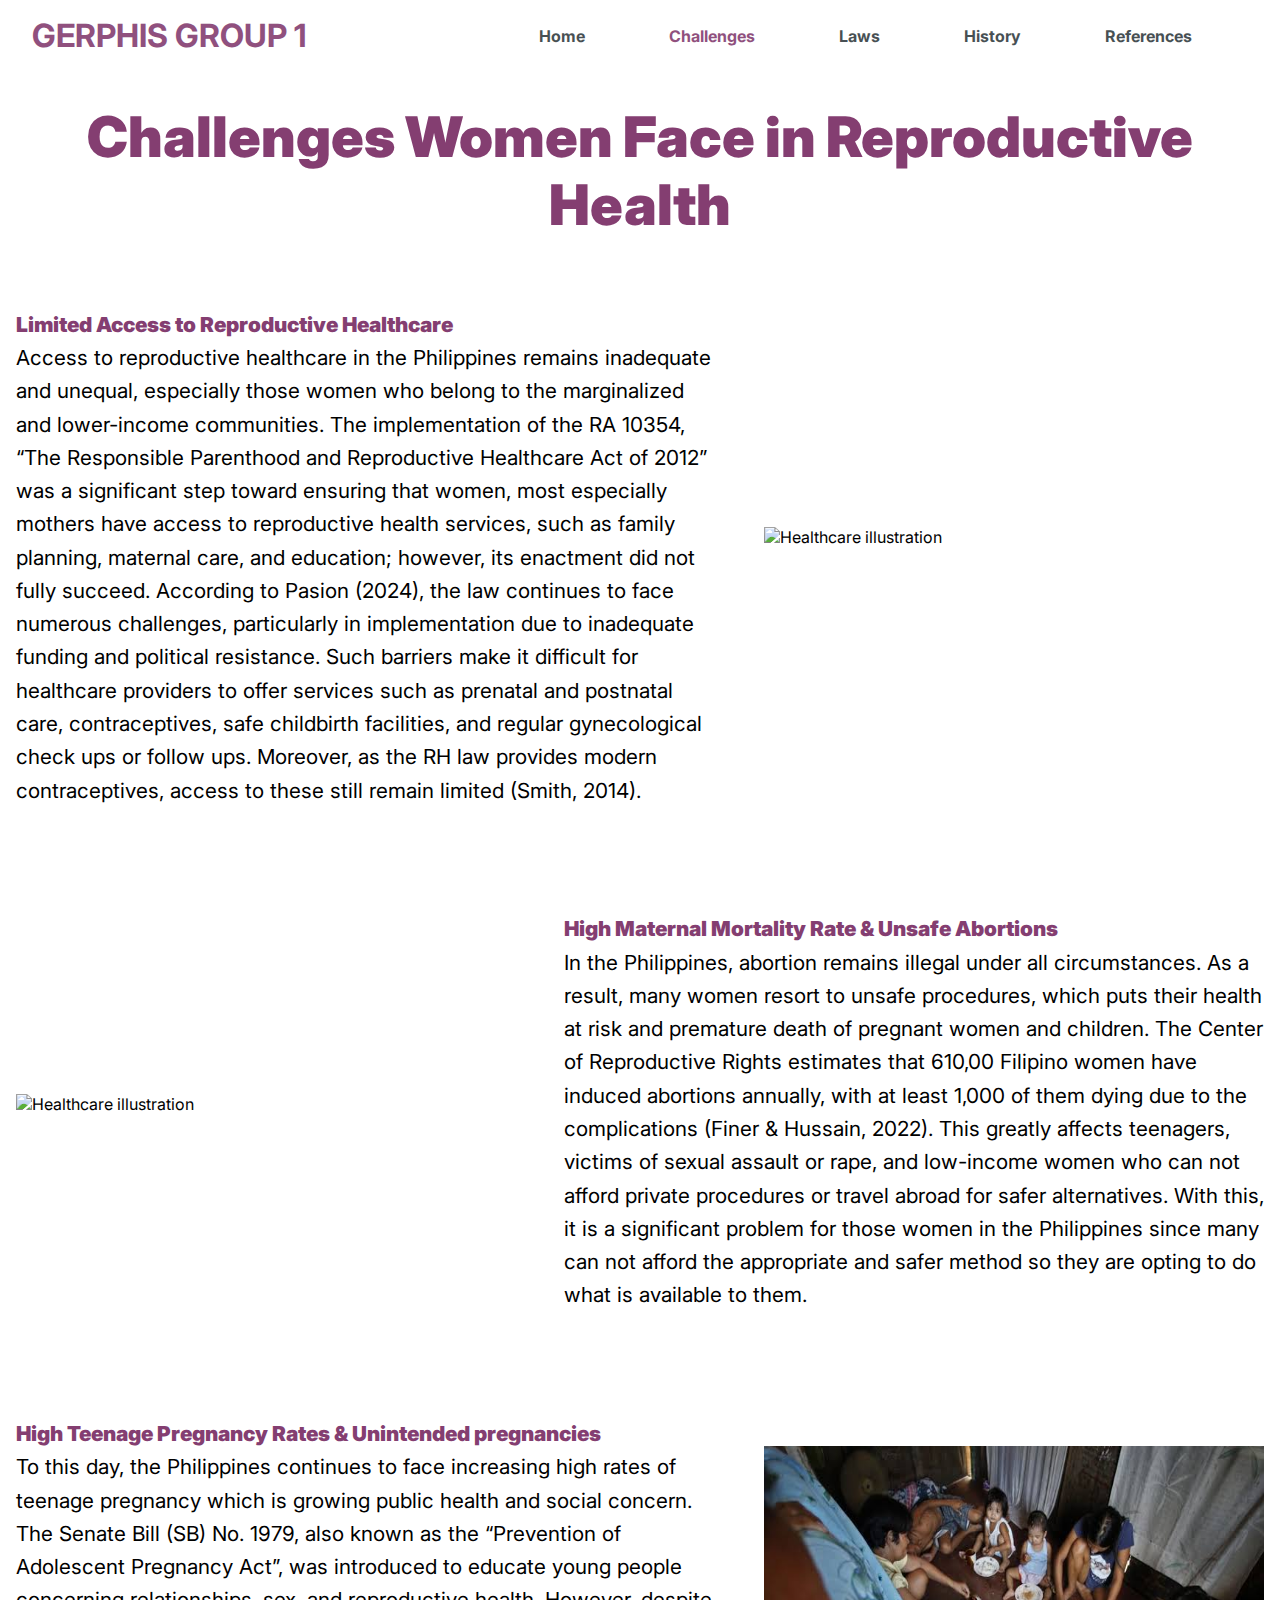
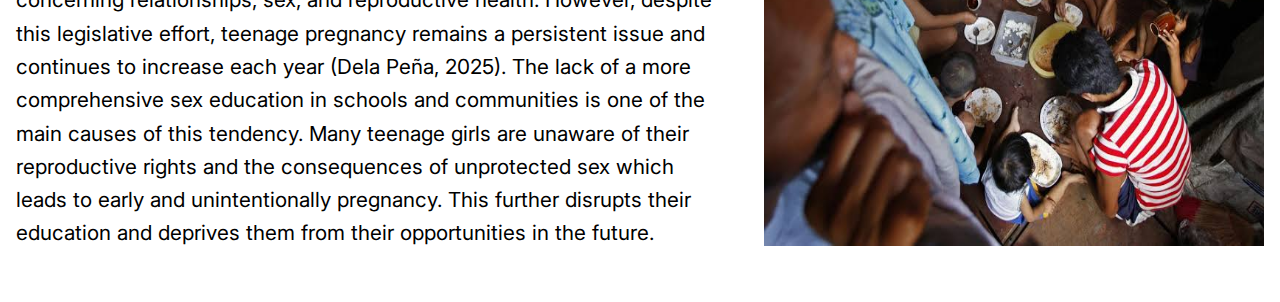
==== challenges.html @ 74ccd74a "initial commit" ====
<!DOCTYPE html>
<html lang="en">
<head>
  <meta charset="UTF-8" />
  <meta name="viewport" content="width=device-width, initial-scale=1.0" />
  <meta http-equiv="X-UA-Compatible" content="IE=edge" />
  <title>GERPHIS</title>
  <link rel="stylesheet" href="challenges.css" />
  <link rel="icon" href="images/logo.jpg" type="image/x-icon" />
</head>
<body>

  <header>
    <nav class="navbar">
        <div class="nav-left">
          <h1>GERPHIS GROUP 1</h1>
        </div>
        <div class="nav-right">
          <a href="index.html" id="home">Home</a>
          <a href="challenges.html" id="challenges">Challenges</a>
          <a href="laws.html" id="laws">Laws</a>
          <a href="history.html" id="history">History</a>
          <a href="references.html" id="references">References</a>
        </div>
      </nav>
  </header>

  <main>
    <section class="main-title">
        <h1>Challenges Women Face in Reproductive Health</h1>
    </section>
    
      <!-- First Content Block -->
      <section class="content-block">
        <div class="text">
          <p>
            <span class="mini-title">Limited Access to Reproductive Healthcare</span><br>
            Access to reproductive healthcare in the Philippines remains inadequate and unequal, especially those women who belong to the marginalized and lower-income communities. 
            The implementation of the RA 10354, “The Responsible Parenthood and Reproductive Healthcare Act of 2012” was a significant step toward ensuring that women, most especially mothers have access to reproductive health services, such as family planning, maternal care, and education; however, its enactment did not fully succeed. According to Pasion (2024), the law continues to face numerous challenges, particularly in implementation due to inadequate funding and political resistance. 
            Such barriers make it difficult for healthcare providers to offer services such as prenatal and postnatal care, contraceptives, safe childbirth facilities, and regular gynecological check ups or follow ups. 
            Moreover, as the RH law provides modern contraceptives, access to these still remain limited (Smith, 2014). 
          </p>
        </div>
        <div class="image-placeholder" style="
    margin-top: 50px;">
            <img src="images/img3.jpg" alt="Healthcare illustration" />
        </div>
      </section>
    
      <!-- Second Content Block (Reversed) -->
      <section class="content-block">
        <div class="image-placeholder">
            <img src="images/img4.png" alt="Healthcare illustration" style="
    margin-top: 25px;" />
        </div>
        <div class="text">
          <p>
            <span class="mini-title">High Maternal Mortality Rate & Unsafe Abortions</span><br>
            In the Philippines, abortion remains illegal under all circumstances. As a result, many women resort to unsafe procedures, which puts their health at risk and premature death of pregnant women and children. The Center of Reproductive Rights estimates that 610,00 Filipino women have induced abortions annually, with at least 1,000 of them dying due to the complications (Finer & Hussain, 2022). This greatly affects teenagers, victims of sexual assault or rape, and low-income women who can not afford private procedures or travel abroad for safer alternatives. With this, it is a significant problem for those women in the Philippines since many can not afford the appropriate and safer method so they are opting to do what is available to them. 
          </p>
        </div>
      </section>

      <section class="content-block">
        <div class="text">
          <p>
            <span class="mini-title">High Teenage Pregnancy Rates & Unintended pregnancies</span><br>
            To this day, the Philippines continues to face increasing high rates of teenage pregnancy which is growing public health and social concern. The Senate Bill (SB) No. 1979, also known as the “Prevention of Adolescent Pregnancy Act”, was introduced to educate young people concerning relationships, sex, and reproductive health. However, despite this legislative effort, teenage pregnancy remains a persistent issue and continues to increase each year (Dela Peña, 2025). The lack of a more comprehensive sex education in schools and communities is one of the main causes of this tendency. Many teenage girls are unaware of their reproductive rights and the consequences of unprotected sex which leads to early and unintentionally pregnancy. This further disrupts their education and deprives them from their opportunities in the future.  

          </p>
        </div>
        <div class="image-placeholder" style="
    margin-top: 50px;">
            <img src="images/img5.JPG" alt="Healthcare illustration" />
        </div>
      </section>

  </main>

  <footer>
  </footer>

  
  <!--<script src="index.js"></script>-->
</body>
</html>
---- challenges.css ----
/* Phase 1 */
@import url('https://fonts.googleapis.com/css2?family=Inter:wght@100;400;600&display=swap');

body {
    margin: 0;
    font-family: 'Inter', sans-serif;
}
  
  header {
    position: sticky;
    top: 0;
    background-color: white;
    color: #843E71;
    
    opacity: calc(.9);
  }
  
  .navbar {
    display: flex;
    justify-content: space-between;
    align-items: center;
    padding: 1rem 2rem;
  }
  
  .nav-left h1 {
    margin: 0;
  }
 .nav-right{
    margin-right: 3.5rem;
 }
  .nav-right a {
    color: #343D42;
    text-decoration: none;
    margin-left: 5rem;
    font-weight: 700;
  }
  #challenges{
    color: #843E71;
  }
  .nav-right a:hover {
    text-decoration: underline;
  }




 /*  PHASE 2 */

 .main-title {
    text-align: center;
    padding: 2rem 1rem 1rem;
  }
  
  .main-title h1 {
    font-size: 3.5rem;
    color: #843E71; 
    margin: 0;
    font-weight: 900;
  }
  
  .content-block {
    display: flex;
    justify-content: center;
    align-items: flex-start;
    padding: 2rem 1rem;
    gap: 3rem;
  }
  
  .text {
    flex: 1;
    line-height: 1.6;
    font-size: 1.3rem;
    max-width: 750px;
  }
  
 /* .image-placeholder {
    width: 300px;
    height: 200px;
    background-color: #ddd;
    flex-shrink: 0;
  }*/
  
  .image-placeholder {
    width: 500px;
    height: 400px;
    overflow: hidden;
    align-content: center;
  }
  
  .image-placeholder img {
    width: 100%;
    height: 100%;
    object-fit: fill;
  }

  /*responsive if need*/
  @media (max-width: 768px) {
    .content-block{
      flex-direction: column;
      align-items: center;
    }
  
    .image-placeholder {
      width: 100%;
      max-width: 300px;
      height: 160px;
    }
  
    .text {
      text-align: justify;
    }
  }

  /* Phase 3*/

  .mini-title{
    font-weight: 900;
    color: #843E71;
  }
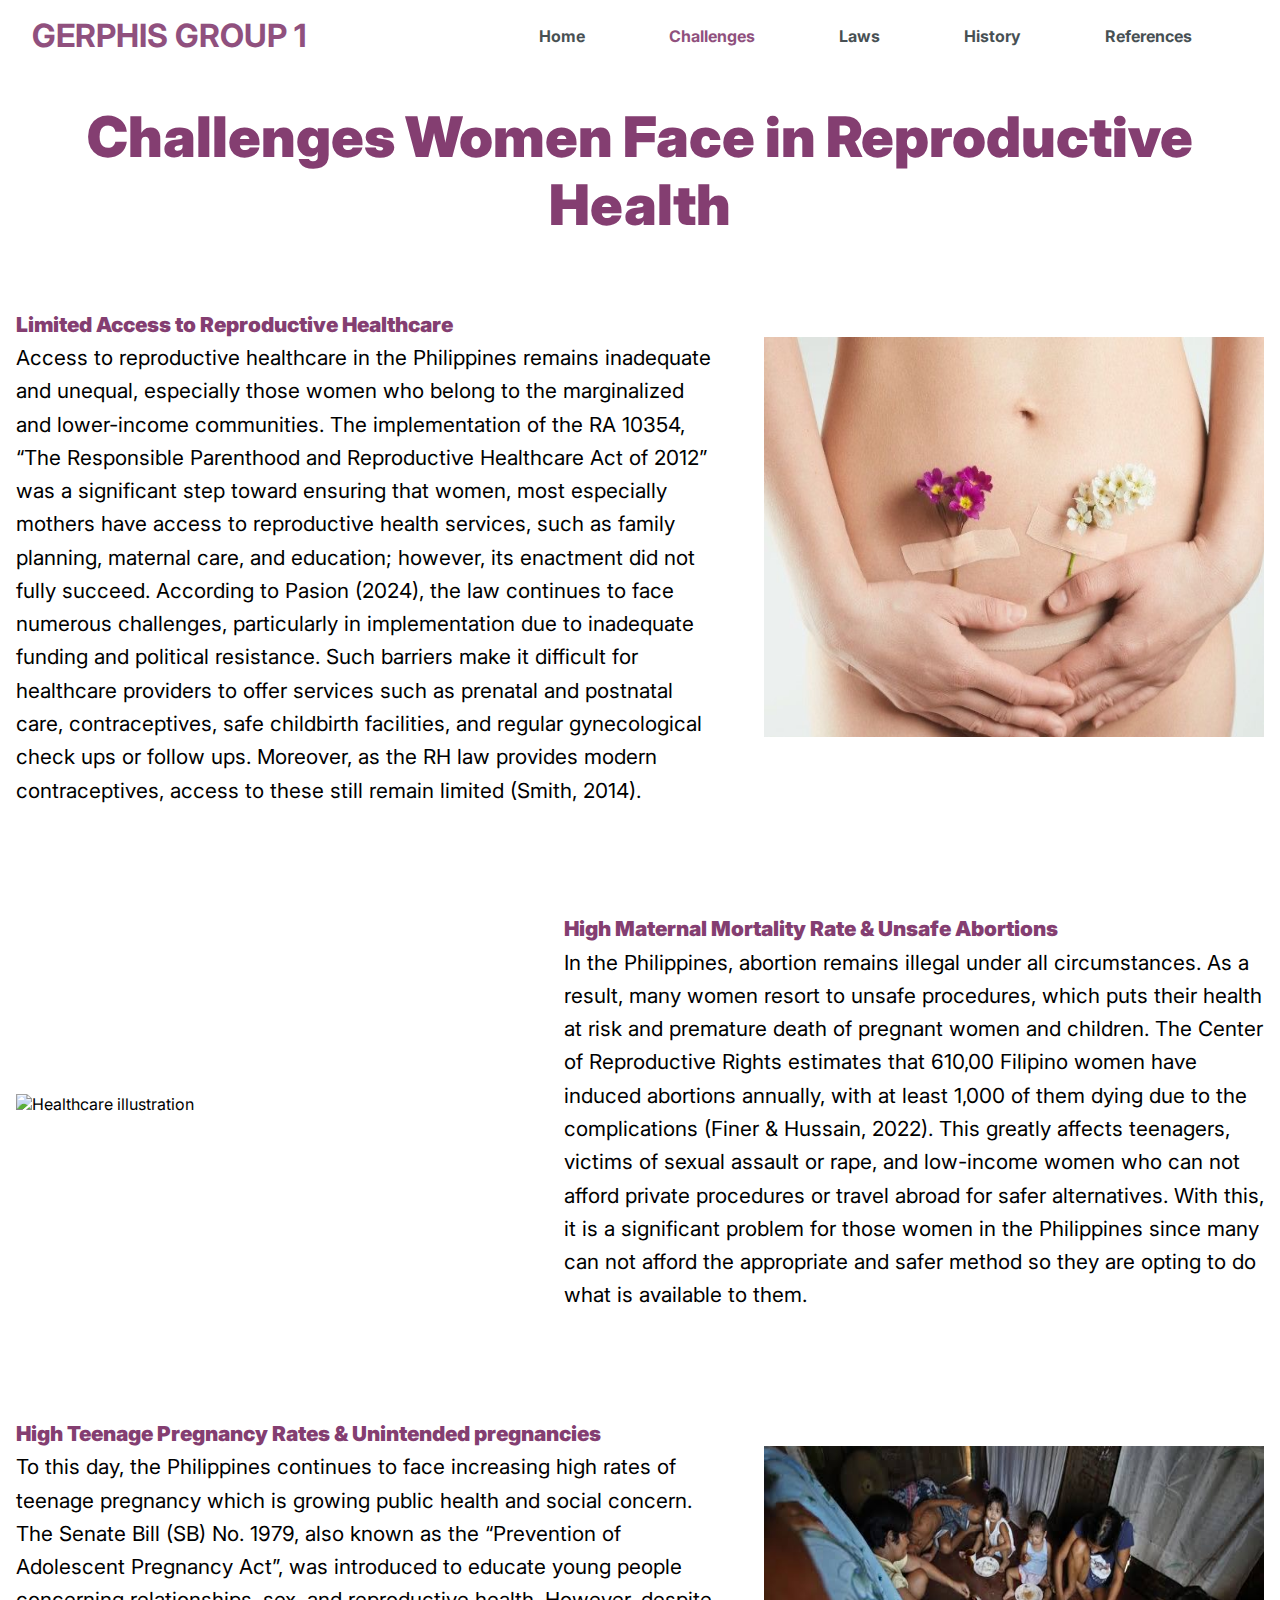
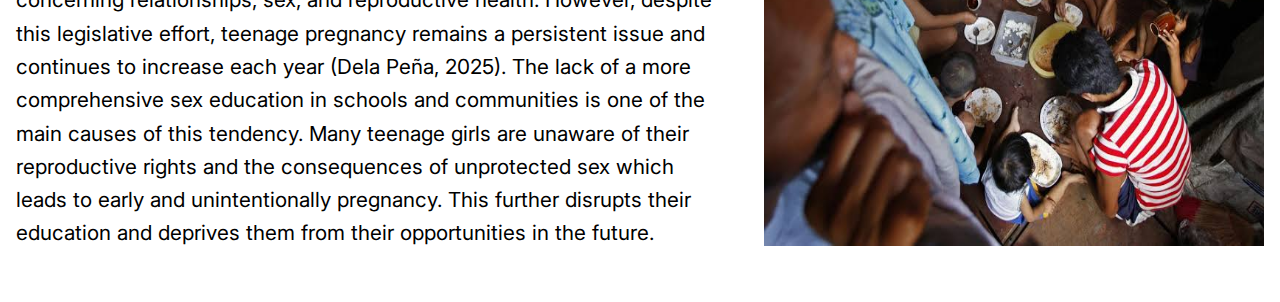
==== commit d93e3be7: "Update challenges.html" ====
--- a/challenges.html
+++ b/challenges.html
@@ -43,7 +43,7 @@
         </div>
         <div class="image-placeholder" style="
     margin-top: 50px;">
-            <img src="images/img3.jpg" alt="Healthcare illustration" />
+            <img src="./images/img3.JPG" alt="Healthcare illustration" />
         </div>
       </section>
     
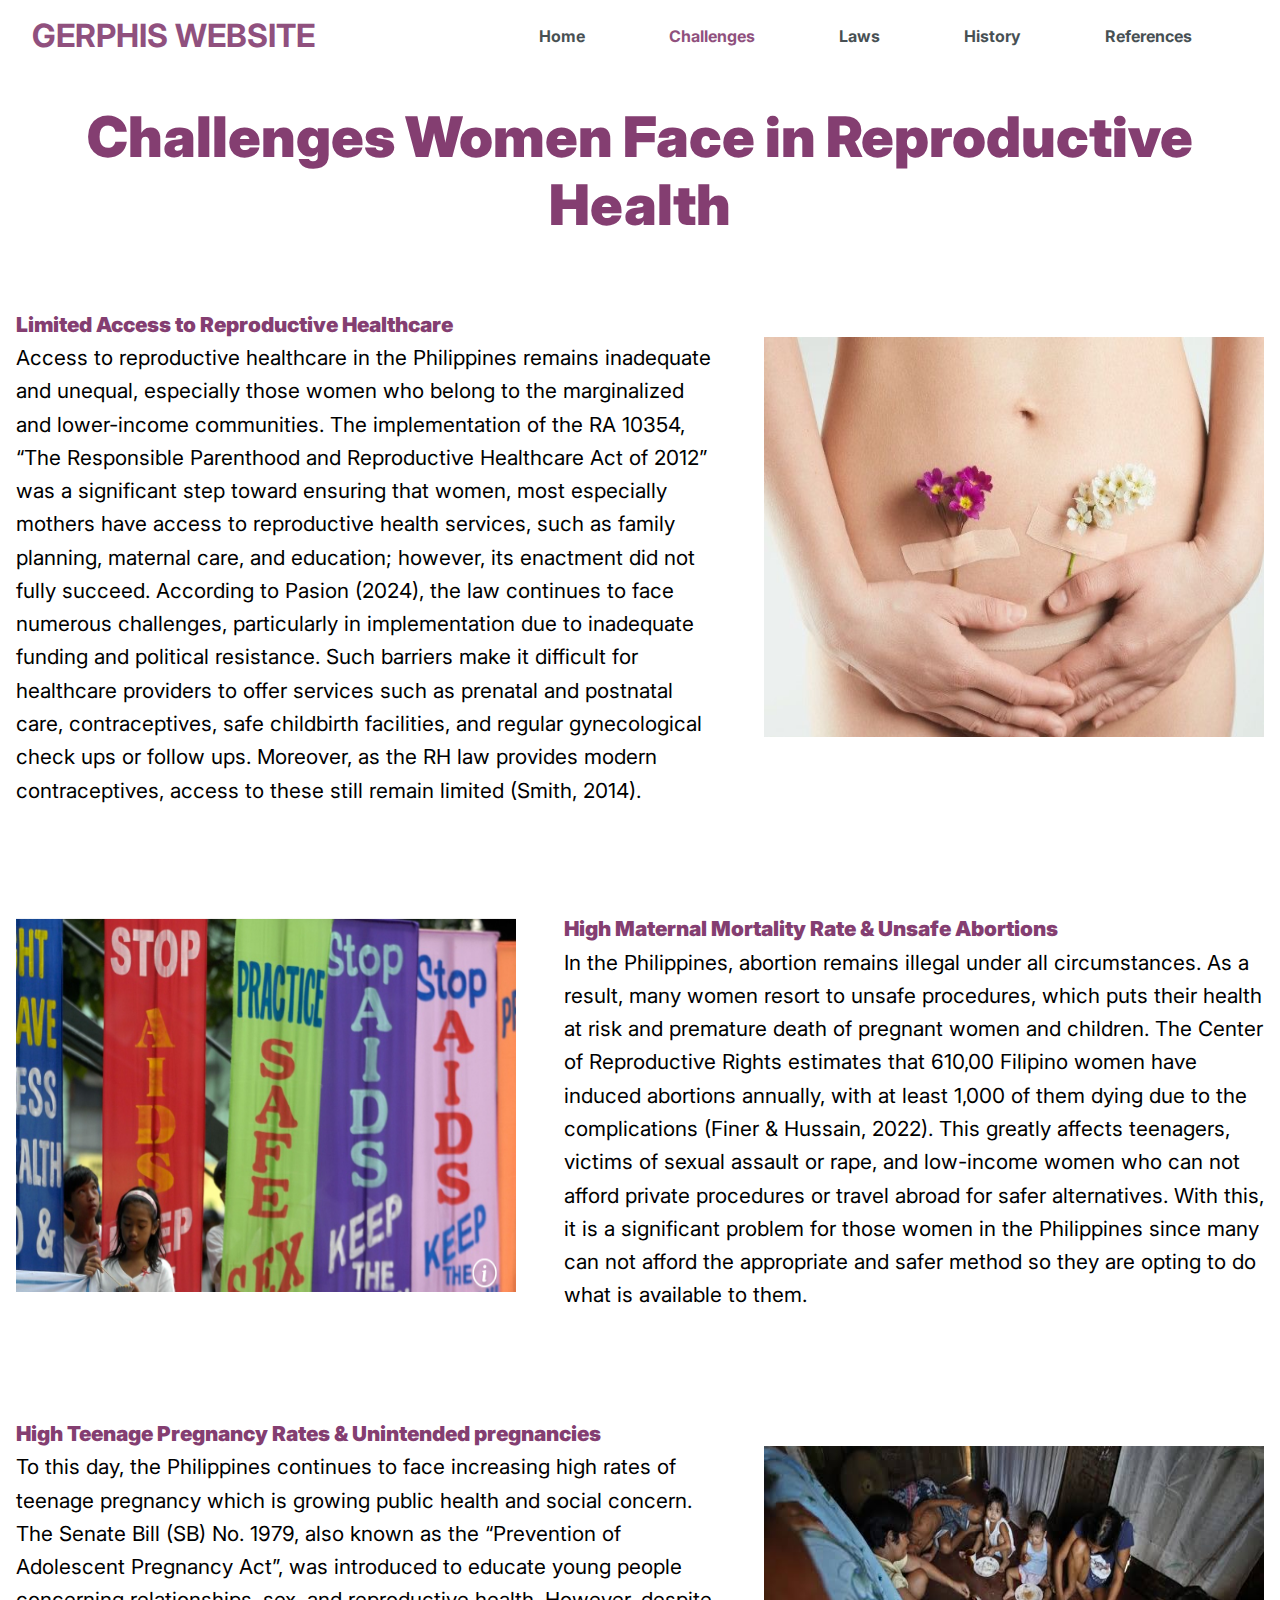
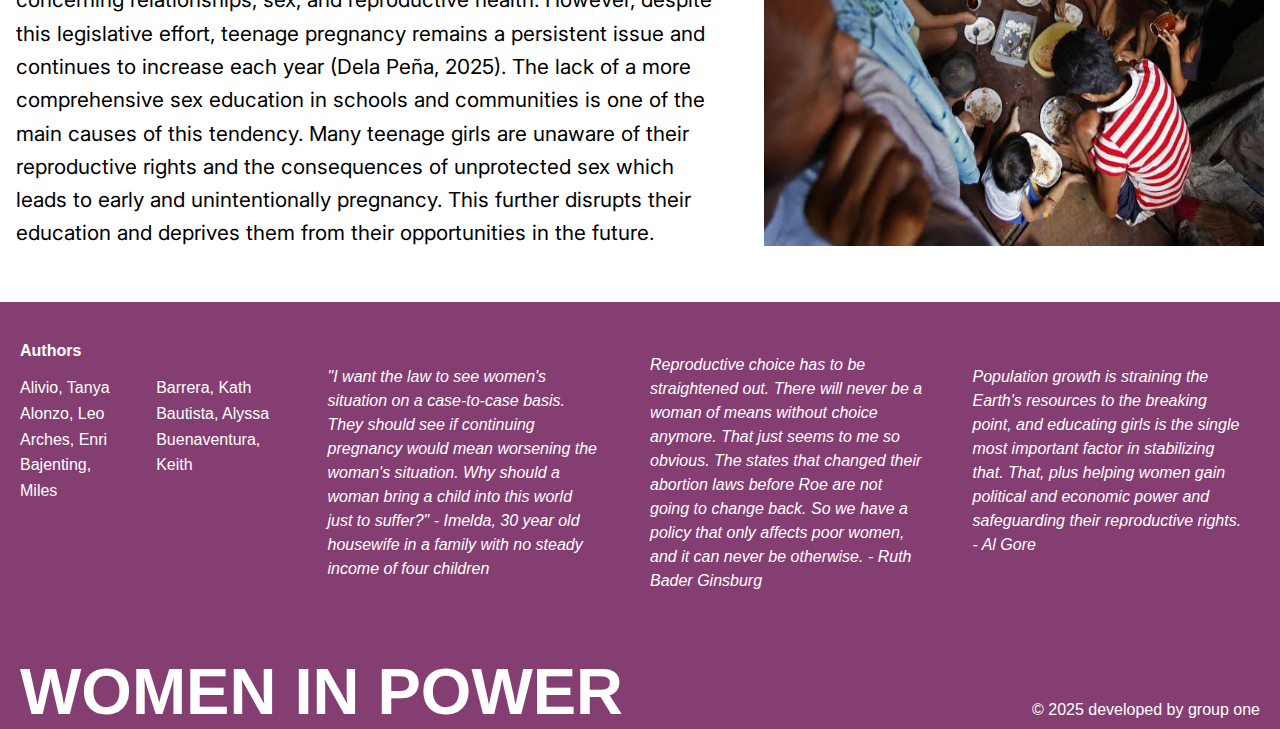
==== commit 1588bb54: "Website V2 commit" ====
--- a/challenges.html
+++ b/challenges.html
@@ -13,7 +13,7 @@
   <header>
     <nav class="navbar">
         <div class="nav-left">
-          <h1>GERPHIS GROUP 1</h1>
+          <h1>GERPHIS WEBSITE</h1>
         </div>
         <div class="nav-right">
           <a href="index.html" id="home">Home</a>
@@ -43,14 +43,14 @@
         </div>
         <div class="image-placeholder" style="
     margin-top: 50px;">
-            <img src="./images/img3.JPG" alt="Healthcare illustration" />
+            <img src="images/img3.JPG" alt="Healthcare illustration" />
         </div>
       </section>
     
       <!-- Second Content Block (Reversed) -->
       <section class="content-block">
         <div class="image-placeholder">
-            <img src="images/img4.png" alt="Healthcare illustration" style="
+            <img src="images/img4.PNG" alt="Healthcare illustration" style="
     margin-top: 25px;" />
         </div>
         <div class="text">
@@ -78,6 +78,51 @@
   </main>
 
   <footer>
+    <div class="top-footer">
+        <div class="author-footer">
+            <div class="author-footer-title">
+                Authors
+            </div>
+            <div class="author-footer-list">
+                <div class="authors">
+                    Alivio, Tanya<br>
+                    Alonzo, Leo<br>
+                    Arches, Enri<br>
+                    Bajenting, Miles
+                </div>
+                <div class="authors">
+                    Barrera, Kath<br>
+                    Bautista, Alyssa<br>
+                    Buenaventura, Keith
+                </div>
+            </div>
+        </div>
+        <div class="quote-footer">
+            <p>
+                "I want the law to see women's situation on a case-to-case basis. They should see if continuing pregnancy would mean worsening the woman's situation. Why should a woman bring a child into this world just to suffer?" - Imelda, 30 year old housewife in a family with no steady income of four children
+            </p>
+        </div>
+        <div class="quote-footer">
+            <p>
+                Reproductive choice has to be straightened out. There will never be a woman of means without choice anymore. That just seems to me so obvious. The states that changed their abortion laws before Roe are not going to change back. So we have a policy that only affects poor women, and it can never be otherwise. - Ruth Bader Ginsburg
+            </p>
+        </div>
+        
+        <div class="quote-footer">
+            <p>
+                Population growth is straining the Earth's resources to the breaking point, and educating girls is the single most important factor in stabilizing that. That, plus helping women gain political and economic power and safeguarding their reproductive rights. - Al Gore<br><br>
+            </p>
+        </div>
+        
+    </div>
+    <div class="bot-footer">
+        <div class="logotype">
+            <h3>WOMEN IN POWER</h3>
+        </div>
+        <div class="copyright">
+            <p>&copy; 2025 developed by group one</p>
+        </div>
+    </div>
   </footer>
 
   
--- a/challenges.css
+++ b/challenges.css
@@ -116,4 +116,92 @@
   .mini-title{
     font-weight: 900;
     color: #843E71;
-  }+  }
+
+    /*phase 4*/
+   /*phase 4*/
+    /*phase 4*/
+     /*phase 4*/
+      /*phase 4*/
+       /*phase 4*/
+        /*phase 4*/
+         /*phase 4*/
+          /*phase 4*/
+           /*phase 4*/
+            /*phase 4*/
+
+            footer {
+                background-color: #843E71;
+                color: white;
+                width: 100%;
+                font-family: Arial, sans-serif; 
+            }
+            
+            .top-footer {
+                display: flex;
+                padding: 20px;
+                gap: 20px;
+            }
+            
+            .author-footer {
+                padding-top: 20px;
+                display: flex;
+                flex-direction: column;
+                flex: 1;
+            }
+            
+            .author-footer-title {
+                font-weight: 700;
+                margin-bottom: 15px;
+                text-align: left;
+                align-self: flex-start;
+            }
+            
+            .author-footer-list {
+                display: flex;
+                gap: 30px;
+                justify-content: flex-start;
+            }
+            
+            .authors {
+                text-align: left;
+                line-height: 1.6;
+            }
+            
+            .quote-footer {
+                flex: 1;
+                display: flex;
+                align-items: center;
+                justify-content: center;
+                text-align: left;
+                padding: 15px;
+            }
+            
+            .quote-footer p {
+                font-style: italic;
+                line-height: 1.5;
+            }
+            
+            .bot-footer {
+                margin-top: 10px;
+                display: flex;
+                align-items: center;
+                justify-content: space-between;
+                padding-left: 20px;
+                padding-right: 20px;
+            }
+            
+            .logotype h3 {
+                font-size: 65px;
+                font-weight: 700;
+                margin: 0;
+                text-align: left;
+            }
+            
+            .copyright {
+                text-align: bottom;
+                padding-bottom: 0;
+            }
+            .copyright p{
+                margin-bottom: -20px;
+            }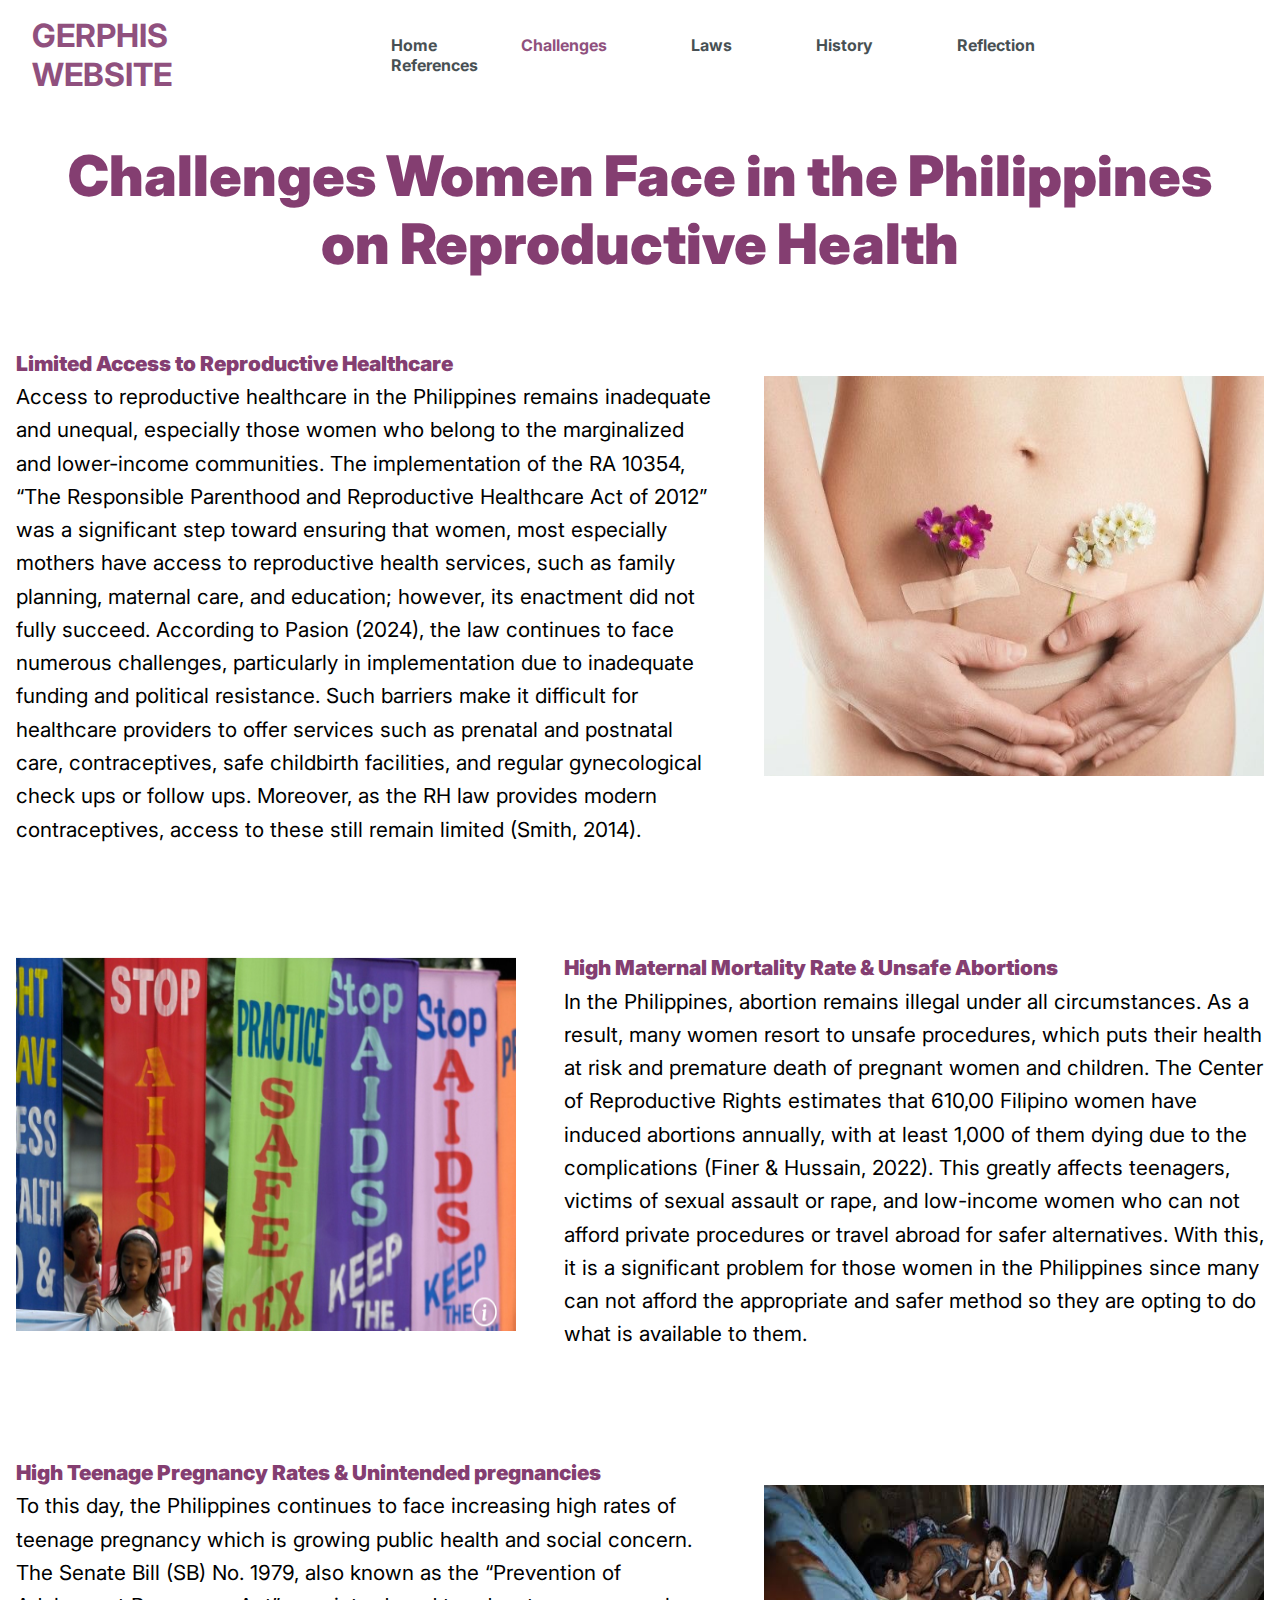
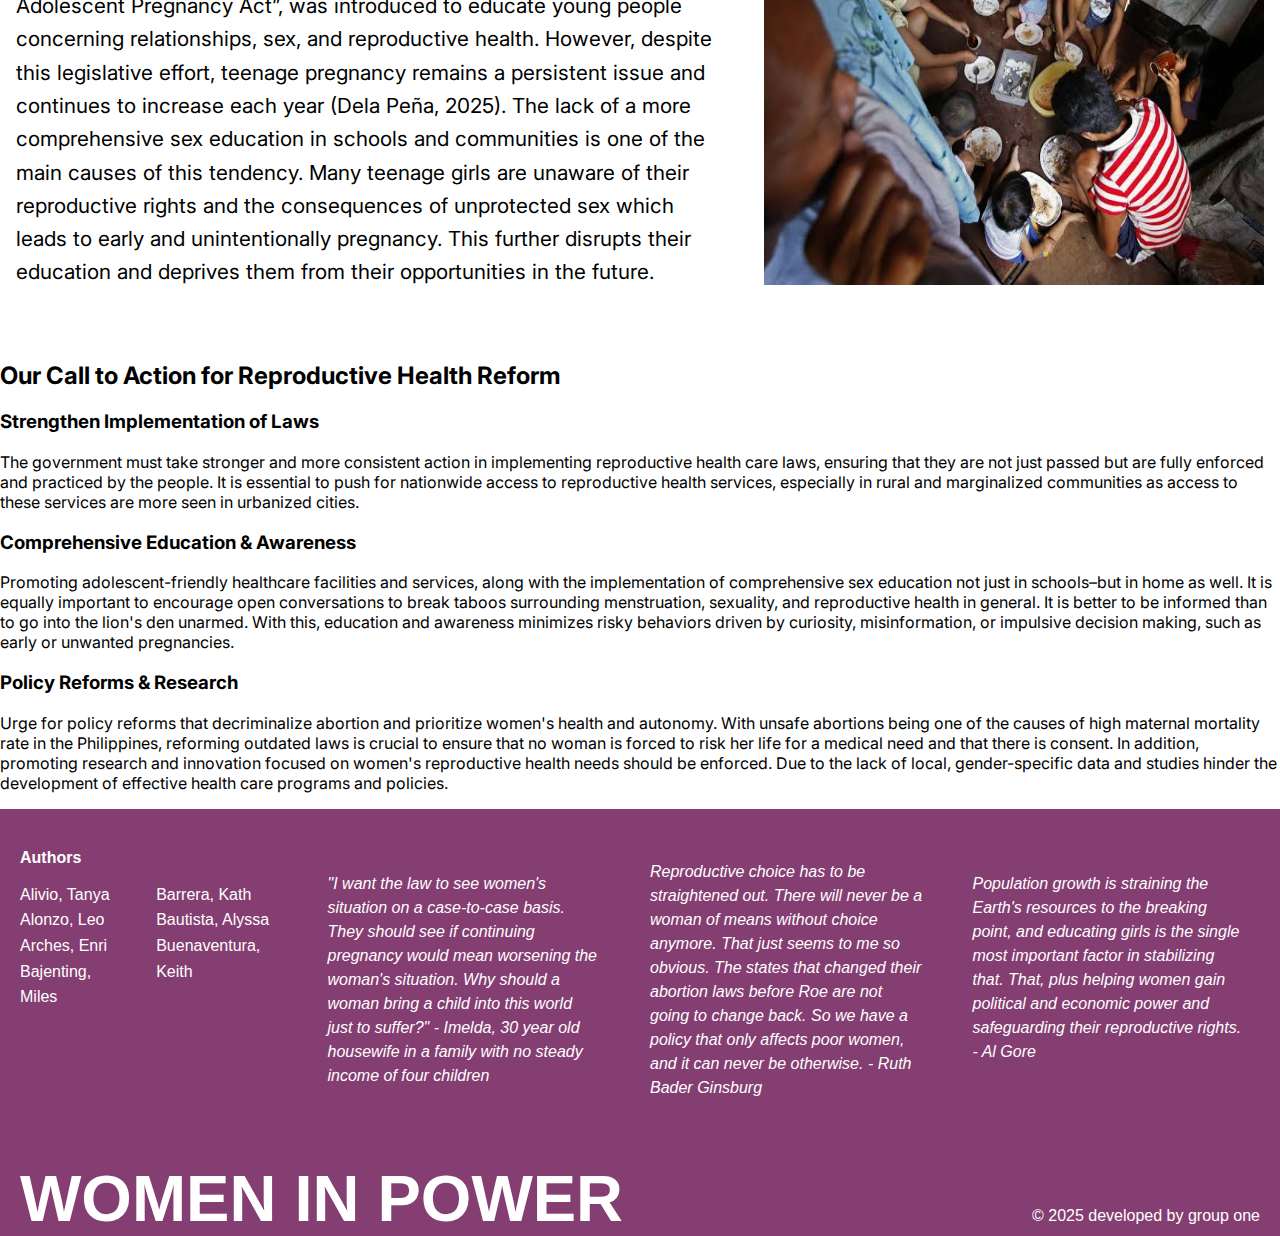
==== commit 674c840e: "Add files via upload" ====
--- a/challenges.html
+++ b/challenges.html
@@ -20,6 +20,7 @@
           <a href="challenges.html" id="challenges">Challenges</a>
           <a href="laws.html" id="laws">Laws</a>
           <a href="history.html" id="history">History</a>
+          <a href="reflection.html" id="reflection">Reflection</a>
           <a href="references.html" id="references">References</a>
         </div>
       </nav>
@@ -27,7 +28,7 @@
 
   <main>
     <section class="main-title">
-        <h1>Challenges Women Face in Reproductive Health</h1>
+        <h1>Challenges Women Face in the Philippines<br> on Reproductive Health</h1>
     </section>
     
       <!-- First Content Block -->
@@ -74,7 +75,25 @@
             <img src="images/img5.JPG" alt="Healthcare illustration" />
         </div>
       </section>
-
+      <section class="call-to-action">
+        <h2>Our Call to Action for Reproductive Health Reform</h2>
+        <div class="cta-content">
+            <div class="cta-point">
+                <h3>Strengthen Implementation of Laws</h3>
+                <p>The government must take stronger and more consistent action in implementing reproductive health care laws, ensuring that they are not just passed but are fully enforced and practiced by the people. It is essential to push for nationwide access to reproductive health services, especially in rural and marginalized communities as access to these services are more seen in urbanized cities.</p>
+            </div>
+            
+            <div class="cta-point">
+                <h3>Comprehensive Education & Awareness</h3>
+                <p>Promoting adolescent-friendly healthcare facilities and services, along with the implementation of comprehensive sex education not just in schools–but in home as well. It is equally important to encourage open conversations to break taboos surrounding menstruation, sexuality, and reproductive health in general. It is better to be informed than to go into the lion's den unarmed. With this, education and awareness minimizes risky behaviors driven by curiosity, misinformation, or impulsive decision making, such as early or unwanted pregnancies.</p>
+            </div>
+            
+            <div class="cta-point">
+                <h3>Policy Reforms & Research</h3>
+                <p>Urge for policy reforms that decriminalize abortion and prioritize women's health and autonomy. With unsafe abortions being one of the causes of high maternal mortality rate in the Philippines, reforming outdated laws is crucial to ensure that no woman is forced to risk her life for a medical need and that there is consent. In addition, promoting research and innovation focused on women's reproductive health needs should be enforced. Due to the lack of local, gender-specific data and studies hinder the development of effective health care programs and policies.</p>
+            </div>
+        </div>
+    </section>
   </main>
 
   <footer>
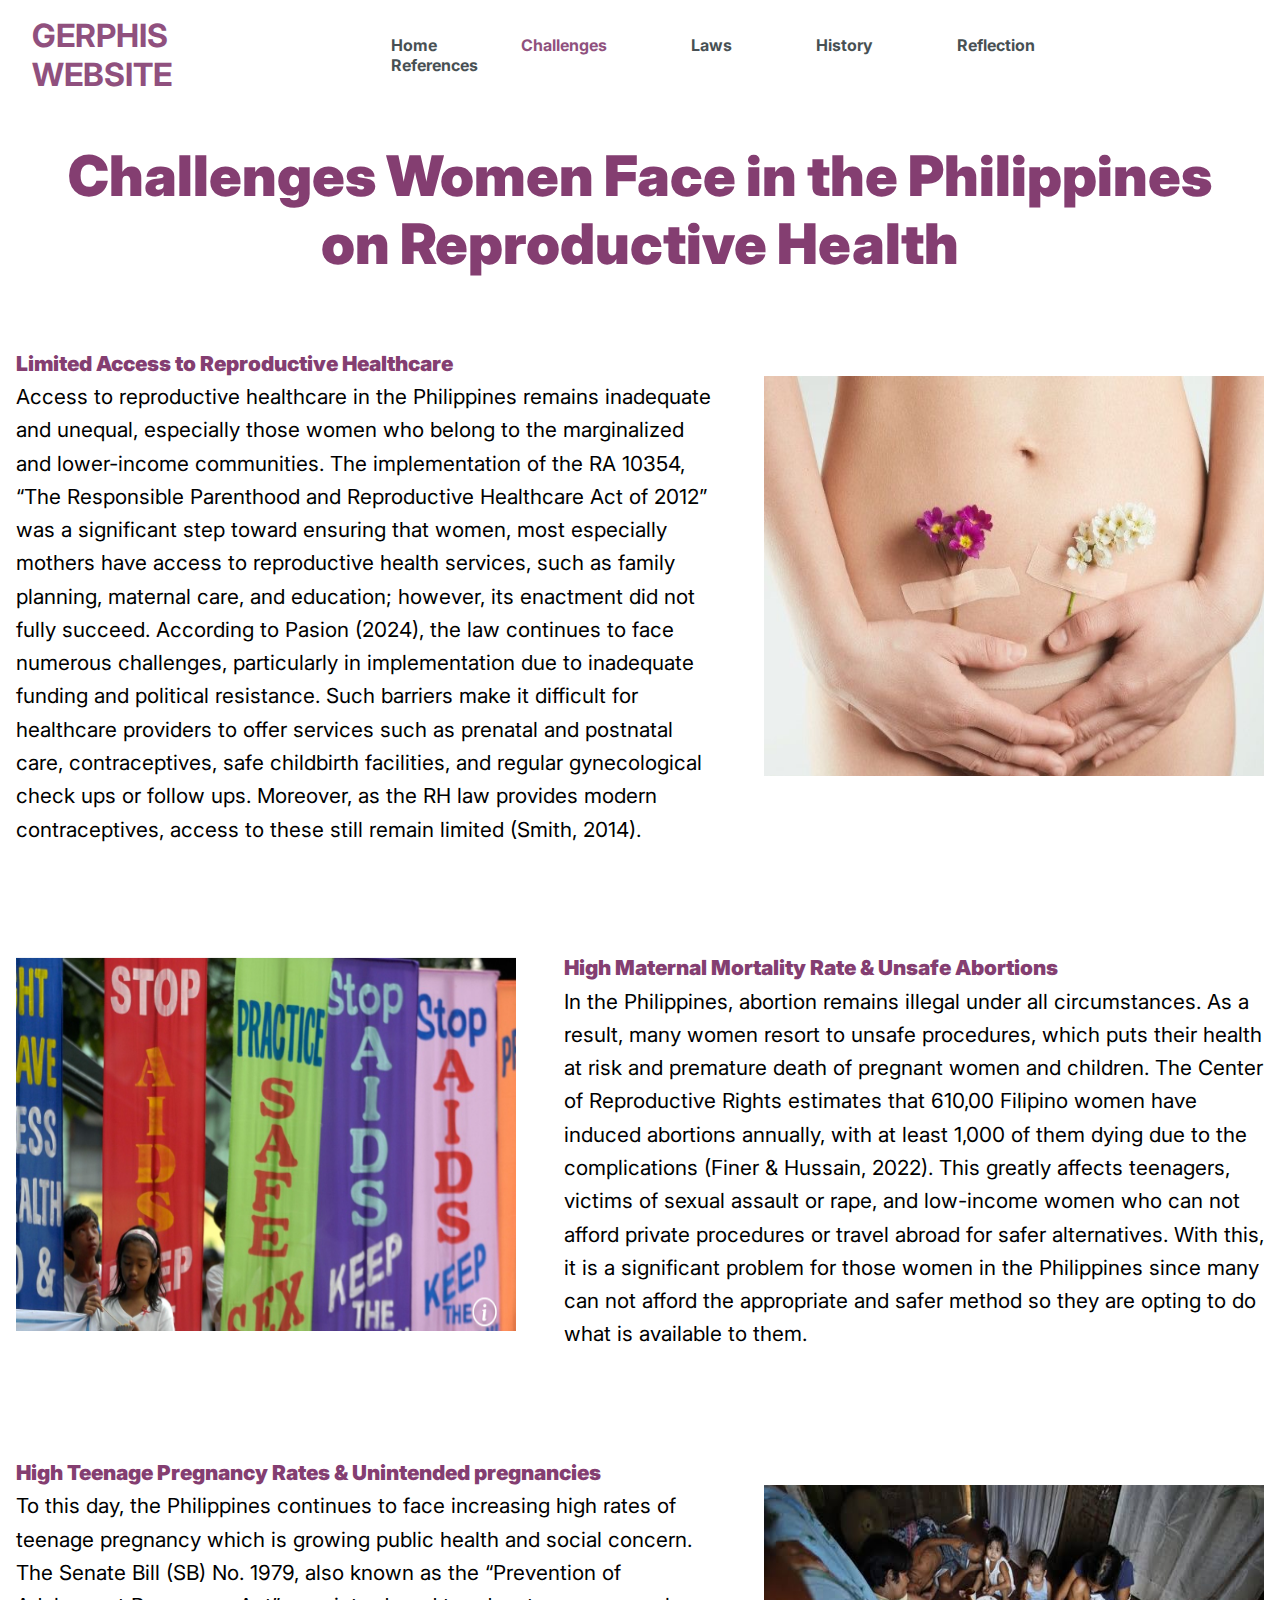
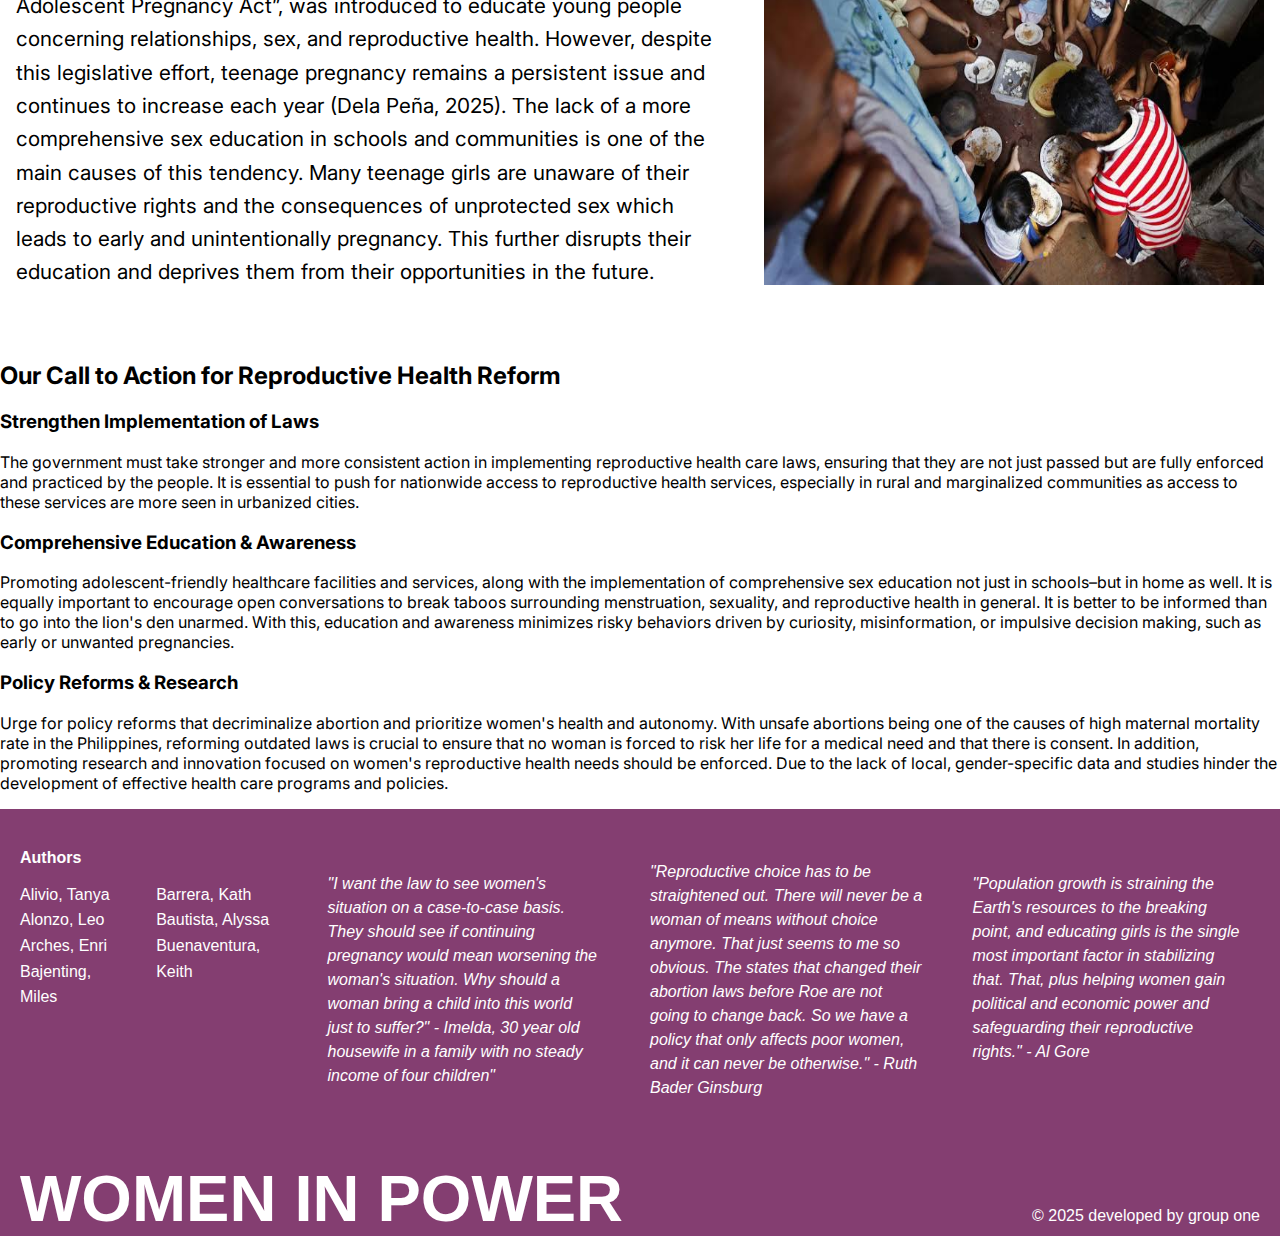
==== commit ccb182ff: "Merge pull request #3 from Miyazumiuwu/main" ====
--- a/challenges.html
+++ b/challenges.html
@@ -118,18 +118,18 @@
         </div>
         <div class="quote-footer">
             <p>
-                "I want the law to see women's situation on a case-to-case basis. They should see if continuing pregnancy would mean worsening the woman's situation. Why should a woman bring a child into this world just to suffer?" - Imelda, 30 year old housewife in a family with no steady income of four children
+                "I want the law to see women's situation on a case-to-case basis. They should see if continuing pregnancy would mean worsening the woman's situation. Why should a woman bring a child into this world just to suffer?" - Imelda, 30 year old housewife in a family with no steady income of four children"
             </p>
         </div>
         <div class="quote-footer">
             <p>
-                Reproductive choice has to be straightened out. There will never be a woman of means without choice anymore. That just seems to me so obvious. The states that changed their abortion laws before Roe are not going to change back. So we have a policy that only affects poor women, and it can never be otherwise. - Ruth Bader Ginsburg
+                "Reproductive choice has to be straightened out. There will never be a woman of means without choice anymore. That just seems to me so obvious. The states that changed their abortion laws before Roe are not going to change back. So we have a policy that only affects poor women, and it can never be otherwise." - Ruth Bader Ginsburg
             </p>
         </div>
         
         <div class="quote-footer">
             <p>
-                Population growth is straining the Earth's resources to the breaking point, and educating girls is the single most important factor in stabilizing that. That, plus helping women gain political and economic power and safeguarding their reproductive rights. - Al Gore<br><br>
+                "Population growth is straining the Earth's resources to the breaking point, and educating girls is the single most important factor in stabilizing that. That, plus helping women gain political and economic power and safeguarding their reproductive rights." - Al Gore<br><br>
             </p>
         </div>
         
